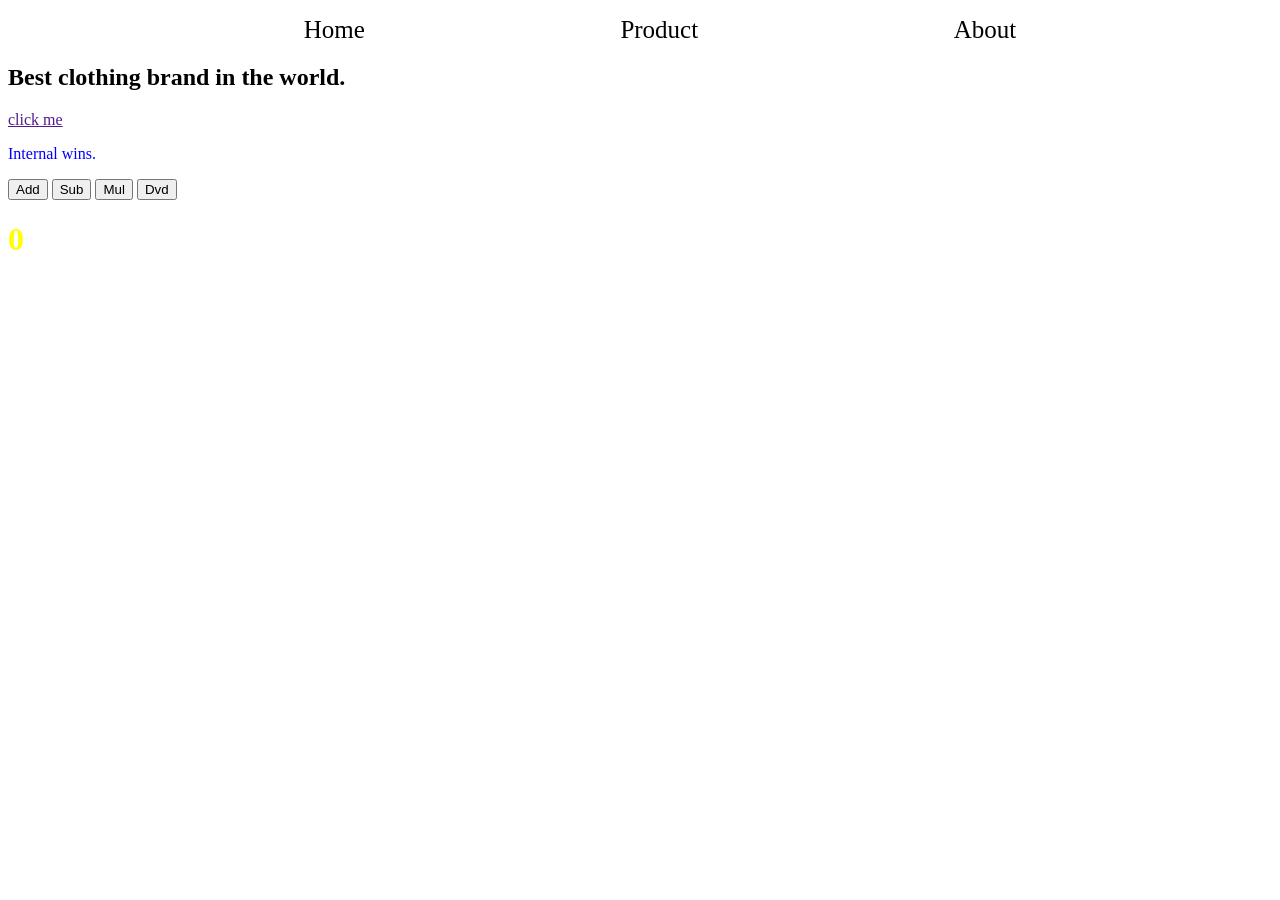
==== index.html @ 6ee3be67 "initial commit" ====
<!doctype html>
<html lang="en">
  <head>
    <meta charset="UTF-8" />
    <meta name="viewport" content="width=device-width, initial-scale=1.0" />
    <title>Gucci</title>
    <link rel="icon" href="./logo.png" />
    <link rel="stylesheet" href="./gucci.css" />
  </head>

  <body>
    <ul>
      <li><a href="./index.html">Home</a></li>
      <li><a href="./product.html">Product</a></li>
      <li><a href="./about.html">About</a></li>
    </ul>
    <h2>Best clothing brand in the world.</h2>
    <a href="">click me</a>
    <p style="color: blue">Internal wins.</p>
    <style>
      p {
        color: aqua;
      }
    </style>

    <button onclick="compute(5, 6, '+')">Add</button>
    <button onclick="compute(5, 6, '-')">Sub</button>
    <button onclick="compute(5, 6, '*')">Mul</button>
    <button onclick="compute(5, 6, '/')">Dvd</button>
    <h1 id="result">0</h1>

    <script>
      function compute(a, b, c) {
        let result;
        // if (c == "+") {
        //   result = a + b;
        // } else if (c == "-") {
        //   result = a - b;
        // } else if (c == "*") {
        //   result = a * b;
        // } else {
        //   result = a / b;
        // }

        console.log(c);

        switch (c) {
          case "+":
            result = a + b;
            break;
          case "-":
            result = a - b;
            break;
          case "*":
            result = a * b;
            break;
          case "/":
            result = a / b;
            break;

          default:
            result = 0;
        }
        document.getElementById("result").innerHTML = result;
        console.log(result);
      }
    </script>
  </body>
</html>
---- gucci.css ----
ul {
  display: flex;
  justify-content: space-evenly;
}

ul > li {
  list-style-type: none;
  font-size: 25px;
}

ul > li > a {
  text-decoration: none;
  color: black;
}
p {
  color: black;
}

h1 {
  color: yellow;
}
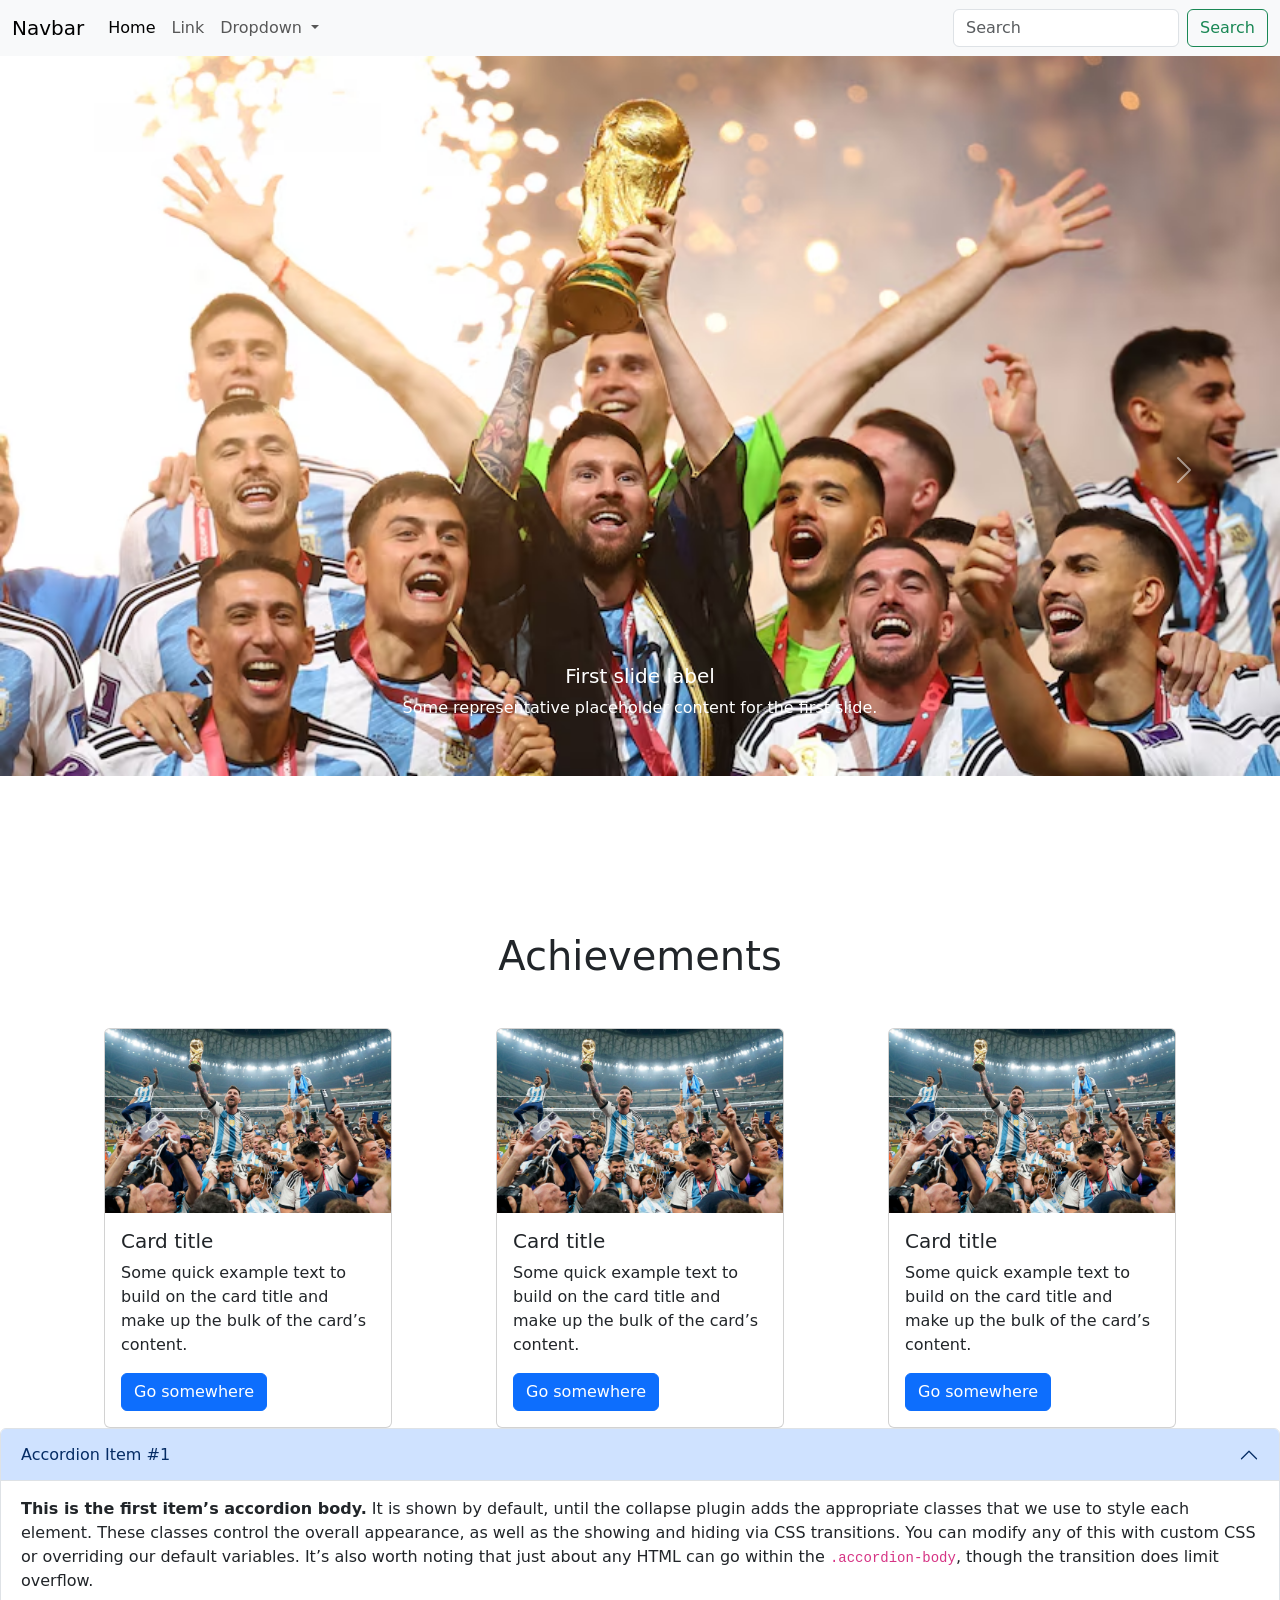
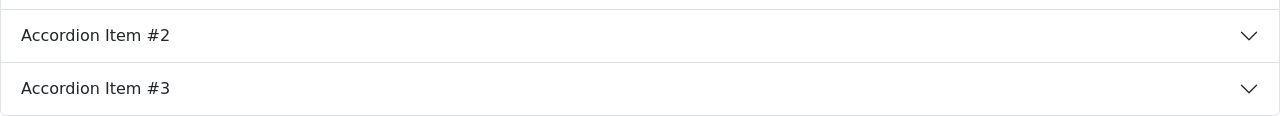
==== commit 407e586b: "bootstrap implemented" ====
--- a/index.html
+++ b/index.html
@@ -3,67 +3,279 @@
   <head>
     <meta charset="UTF-8" />
     <meta name="viewport" content="width=device-width, initial-scale=1.0" />
-    <title>Gucci</title>
-    <link rel="icon" href="./logo.png" />
-    <link rel="stylesheet" href="./gucci.css" />
+    <title>Argentina</title>
+    <link
+      href="https://cdn.jsdelivr.net/npm/bootstrap@5.3.8/dist/css/bootstrap.min.css"
+      rel="stylesheet"
+      integrity="sha384-sRIl4kxILFvY47J16cr9ZwB07vP4J8+LH7qKQnuqkuIAvNWLzeN8tE5YBujZqJLB"
+      crossorigin="anonymous"
+    />
   </head>
-
   <body>
-    <ul>
-      <li><a href="./index.html">Home</a></li>
-      <li><a href="./product.html">Product</a></li>
-      <li><a href="./about.html">About</a></li>
-    </ul>
-    <h2>Best clothing brand in the world.</h2>
-    <a href="">click me</a>
-    <p style="color: blue">Internal wins.</p>
-    <style>
-      p {
-        color: aqua;
-      }
-    </style>
-
-    <button onclick="compute(5, 6, '+')">Add</button>
-    <button onclick="compute(5, 6, '-')">Sub</button>
-    <button onclick="compute(5, 6, '*')">Mul</button>
-    <button onclick="compute(5, 6, '/')">Dvd</button>
-    <h1 id="result">0</h1>
-
-    <script>
-      function compute(a, b, c) {
-        let result;
-        // if (c == "+") {
-        //   result = a + b;
-        // } else if (c == "-") {
-        //   result = a - b;
-        // } else if (c == "*") {
-        //   result = a * b;
-        // } else {
-        //   result = a / b;
-        // }
-
-        console.log(c);
-
-        switch (c) {
-          case "+":
-            result = a + b;
-            break;
-          case "-":
-            result = a - b;
-            break;
-          case "*":
-            result = a * b;
-            break;
-          case "/":
-            result = a / b;
-            break;
-
-          default:
-            result = 0;
-        }
-        document.getElementById("result").innerHTML = result;
-        console.log(result);
-      }
-    </script>
+    <nav class="navbar navbar-expand-lg bg-body-tertiary">
+      <div class="container-fluid">
+        <a class="navbar-brand" href="#">Navbar</a>
+        <button
+          class="navbar-toggler"
+          type="button"
+          data-bs-toggle="collapse"
+          data-bs-target="#navbarSupportedContent"
+          aria-controls="navbarSupportedContent"
+          aria-expanded="false"
+          aria-label="Toggle navigation"
+        >
+          <span class="navbar-toggler-icon"></span>
+        </button>
+        <div class="collapse navbar-collapse" id="navbarSupportedContent">
+          <ul class="navbar-nav me-auto mb-2 mb-lg-0">
+            <li class="nav-item">
+              <a class="nav-link active" aria-current="page" href="#">Home</a>
+            </li>
+            <li class="nav-item">
+              <a class="nav-link" href="#">Link</a>
+            </li>
+            <li class="nav-item dropdown">
+              <a
+                class="nav-link dropdown-toggle"
+                href="#"
+                role="button"
+                data-bs-toggle="dropdown"
+                aria-expanded="false"
+              >
+                Dropdown
+              </a>
+              <ul class="dropdown-menu">
+                <li><a class="dropdown-item" href="#">Action</a></li>
+                <li><a class="dropdown-item" href="#">Another action</a></li>
+                <li><hr class="dropdown-divider" /></li>
+                <li>
+                  <a class="dropdown-item" href="#">Something else here</a>
+                </li>
+              </ul>
+            </li>
+          </ul>
+          <form class="d-flex" role="search">
+            <input
+              class="form-control me-2"
+              type="search"
+              placeholder="Search"
+              aria-label="Search"
+            />
+            <button class="btn btn-outline-success" type="submit">
+              Search
+            </button>
+          </form>
+        </div>
+      </div>
+    </nav>
+
+    <!-- Carousel -->
+    <div id="carouselExampleCaptions" class="carousel slide">
+      <div class="carousel-indicators">
+        <button
+          type="button"
+          data-bs-target="#carouselExampleCaptions"
+          data-bs-slide-to="0"
+          class="active"
+          aria-current="true"
+          aria-label="Slide 1"
+        ></button>
+        <button
+          type="button"
+          data-bs-target="#carouselExampleCaptions"
+          data-bs-slide-to="1"
+          aria-label="Slide 2"
+        ></button>
+        <button
+          type="button"
+          data-bs-target="#carouselExampleCaptions"
+          data-bs-slide-to="2"
+          aria-label="Slide 3"
+        ></button>
+      </div>
+      <div class="carousel-inner" style="height: 92vh">
+        <div class="carousel-item active">
+          <img src="img/w1.avif" class="d-block w-100" alt="..." />
+          <div class="carousel-caption d-none d-md-block">
+            <h5>First slide label</h5>
+            <p>Some representative placeholder content for the first slide.</p>
+          </div>
+        </div>
+        <div class="carousel-item">
+          <img src="img/w2.avif" class="d-block w-100" alt="..." />
+          <div class="carousel-caption d-none d-md-block">
+            <h5>Second slide label</h5>
+            <p>Some representative placeholder content for the second slide.</p>
+          </div>
+        </div>
+        <div class="carousel-item">
+          <img src="img/w3.webp" class="d-block w-100" alt="..." />
+          <div class="carousel-caption d-none d-md-block">
+            <h5>Third slide label</h5>
+            <p>Some representative placeholder content for the third slide.</p>
+          </div>
+        </div>
+      </div>
+      <button
+        class="carousel-control-prev"
+        type="button"
+        data-bs-target="#carouselExampleCaptions"
+        data-bs-slide="prev"
+      >
+        <span class="carousel-control-prev-icon" aria-hidden="true"></span>
+        <span class="visually-hidden">Previous</span>
+      </button>
+      <button
+        class="carousel-control-next"
+        type="button"
+        data-bs-target="#carouselExampleCaptions"
+        data-bs-slide="next"
+      >
+        <span class="carousel-control-next-icon" aria-hidden="true"></span>
+        <span class="visually-hidden">Next</span>
+      </button>
+    </div>
+
+    <!-- Card -->
+    <h1 class="m-5 text-center">Achievements</h1>
+    <div class="card-container d-flex justify-content-evenly">
+      <div class="card" style="width: 18rem">
+        <img src="img/w2.avif" class="card-img-top" alt="..." />
+        <div class="card-body">
+          <h5 class="card-title">Card title</h5>
+          <p class="card-text">
+            Some quick example text to build on the card title and make up the
+            bulk of the card’s content.
+          </p>
+          <a href="#" class="btn btn-primary">Go somewhere</a>
+        </div>
+      </div>
+      <div class="card" style="width: 18rem">
+        <img src="img/w2.avif" class="card-img-top" alt="..." />
+        <div class="card-body">
+          <h5 class="card-title">Card title</h5>
+          <p class="card-text">
+            Some quick example text to build on the card title and make up the
+            bulk of the card’s content.
+          </p>
+          <a href="#" class="btn btn-primary">Go somewhere</a>
+        </div>
+      </div>
+      <div class="card" style="width: 18rem">
+        <img src="img/w2.avif" class="card-img-top" alt="..." />
+        <div class="card-body">
+          <h5 class="card-title">Card title</h5>
+          <p class="card-text">
+            Some quick example text to build on the card title and make up the
+            bulk of the card’s content.
+          </p>
+          <a href="#" class="btn btn-primary">Go somewhere</a>
+        </div>
+      </div>
+    </div>
+
+    <div class="accordion" id="accordionExample">
+      <div class="accordion-item">
+        <h2 class="accordion-header">
+          <button
+            class="accordion-button"
+            type="button"
+            data-bs-toggle="collapse"
+            data-bs-target="#collapseOne"
+            aria-expanded="true"
+            aria-controls="collapseOne"
+          >
+            Accordion Item #1
+          </button>
+        </h2>
+        <div
+          id="collapseOne"
+          class="accordion-collapse collapse show"
+          data-bs-parent="#accordionExample"
+        >
+          <div class="accordion-body">
+            <strong>This is the first item’s accordion body.</strong> It is
+            shown by default, until the collapse plugin adds the appropriate
+            classes that we use to style each element. These classes control the
+            overall appearance, as well as the showing and hiding via CSS
+            transitions. You can modify any of this with custom CSS or
+            overriding our default variables. It’s also worth noting that just
+            about any HTML can go within the <code>.accordion-body</code>,
+            though the transition does limit overflow.
+          </div>
+        </div>
+      </div>
+      <div class="accordion-item">
+        <h2 class="accordion-header">
+          <button
+            class="accordion-button collapsed"
+            type="button"
+            data-bs-toggle="collapse"
+            data-bs-target="#collapseTwo"
+            aria-expanded="false"
+            aria-controls="collapseTwo"
+          >
+            Accordion Item #2
+          </button>
+        </h2>
+        <div
+          id="collapseTwo"
+          class="accordion-collapse collapse"
+          data-bs-parent="#accordionExample"
+        >
+          <div class="accordion-body">
+            <strong>This is the second item’s accordion body.</strong> It is
+            hidden by default, until the collapse plugin adds the appropriate
+            classes that we use to style each element. These classes control the
+            overall appearance, as well as the showing and hiding via CSS
+            transitions. You can modify any of this with custom CSS or
+            overriding our default variables. It’s also worth noting that just
+            about any HTML can go within the <code>.accordion-body</code>,
+            though the transition does limit overflow.
+          </div>
+        </div>
+      </div>
+      <div class="accordion-item">
+        <h2 class="accordion-header">
+          <button
+            class="accordion-button collapsed"
+            type="button"
+            data-bs-toggle="collapse"
+            data-bs-target="#collapseThree"
+            aria-expanded="false"
+            aria-controls="collapseThree"
+          >
+            Accordion Item #3
+          </button>
+        </h2>
+        <div
+          id="collapseThree"
+          class="accordion-collapse collapse"
+          data-bs-parent="#accordionExample"
+        >
+          <div class="accordion-body">
+            <strong>This is the third item’s accordion body.</strong> It is
+            hidden by default, until the collapse plugin adds the appropriate
+            classes that we use to style each element. These classes control the
+            overall appearance, as well as the showing and hiding via CSS
+            transitions. You can modify any of this with custom CSS or
+            overriding our default variables. It’s also worth noting that just
+            about any HTML can go within the <code>.accordion-body</code>,
+            though the transition does limit overflow.
+          </div>
+        </div>
+      </div>
+    </div>
+
+    <script
+      src="https://cdn.jsdelivr.net/npm/@popperjs/core@2.11.8/dist/umd/popper.min.js"
+      integrity="sha384-I7E8VVD/ismYTF4hNIPjVp/Zjvgyol6VFvRkX/vR+Vc4jQkC+hVqc2pM8ODewa9r"
+      crossorigin="anonymous"
+    ></script>
+    <script
+      src="https://cdn.jsdelivr.net/npm/bootstrap@5.3.8/dist/js/bootstrap.min.js"
+      integrity="sha384-G/EV+4j2dNv+tEPo3++6LCgdCROaejBqfUeNjuKAiuXbjrxilcCdDz6ZAVfHWe1Y"
+      crossorigin="anonymous"
+    ></script>
   </body>
 </html>
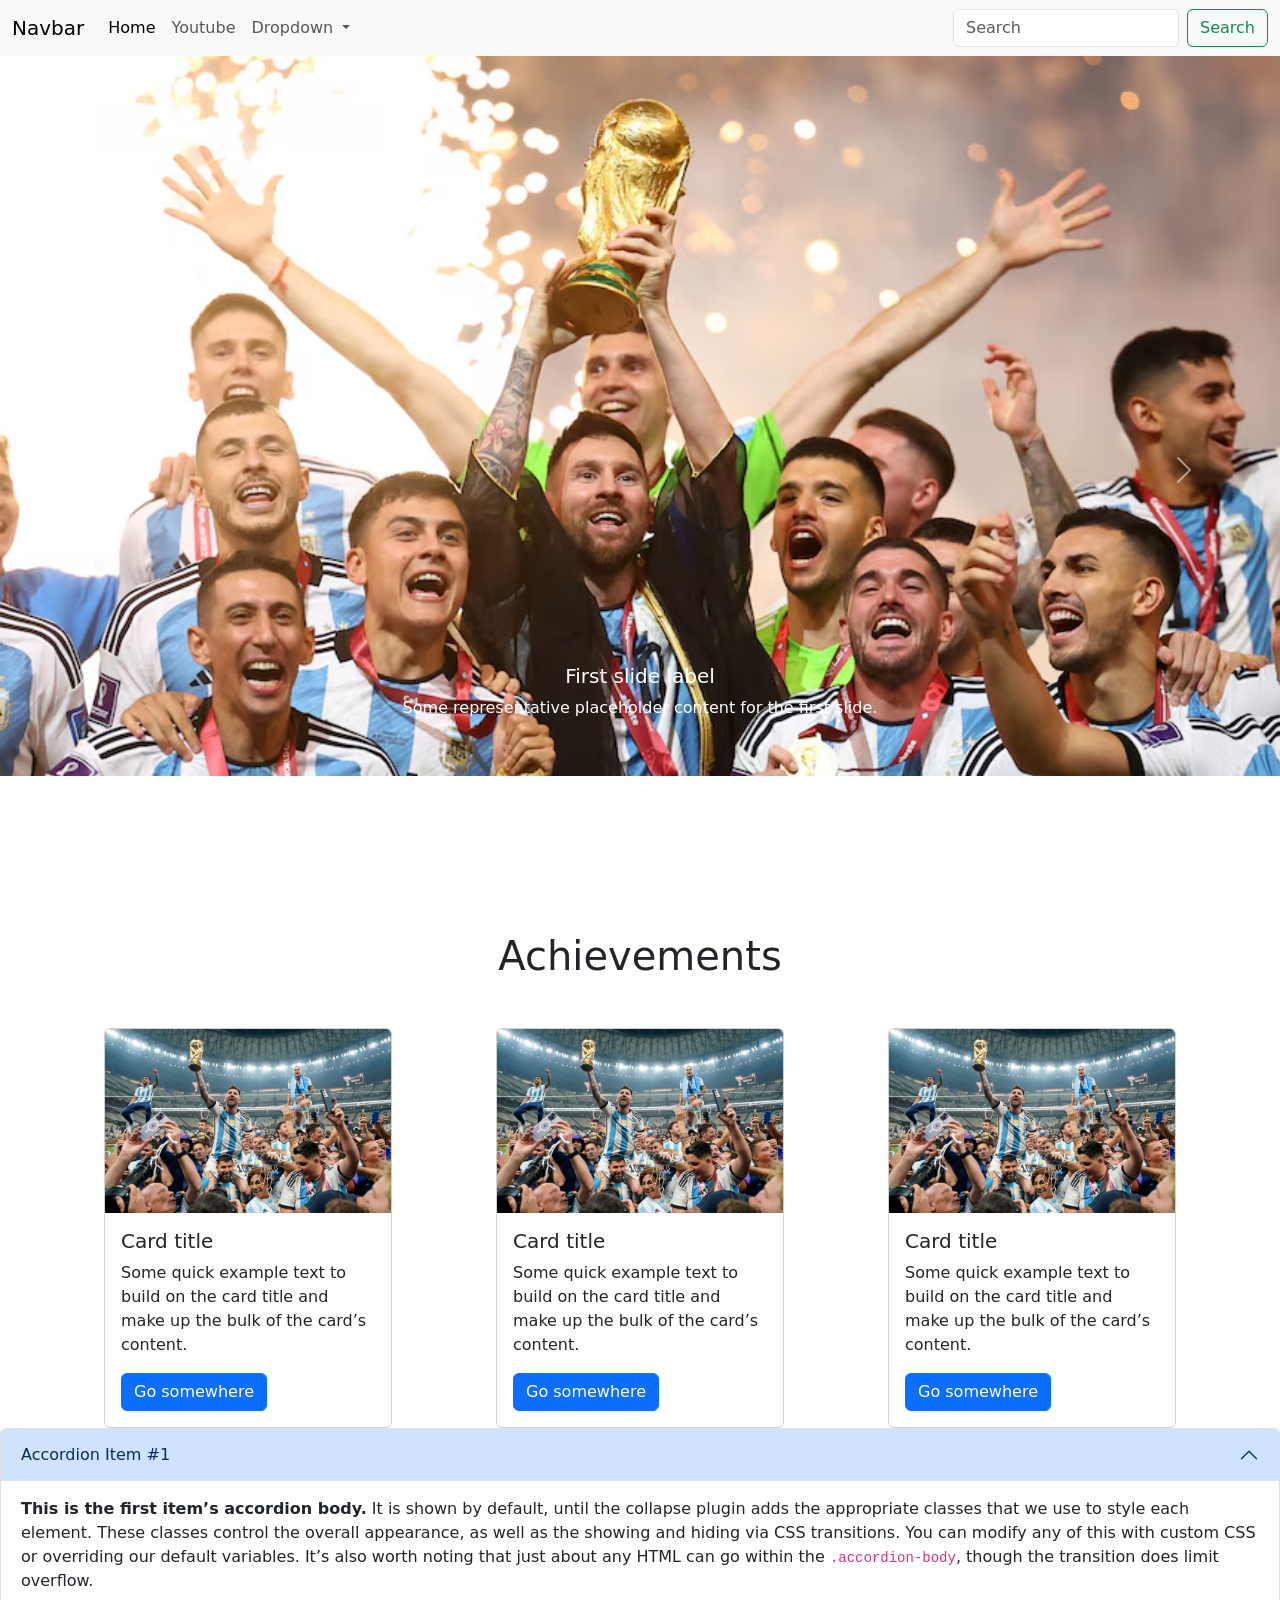
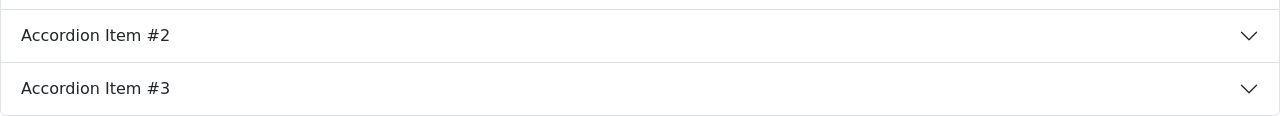
==== commit 0e16b71f: "bootstrap setup and youtube page designed" ====
--- a/index.html
+++ b/index.html
@@ -32,7 +32,7 @@
               <a class="nav-link active" aria-current="page" href="#">Home</a>
             </li>
             <li class="nav-item">
-              <a class="nav-link" href="#">Link</a>
+              <a class="nav-link" href="./youtube.html">Youtube</a>
             </li>
             <li class="nav-item dropdown">
               <a
